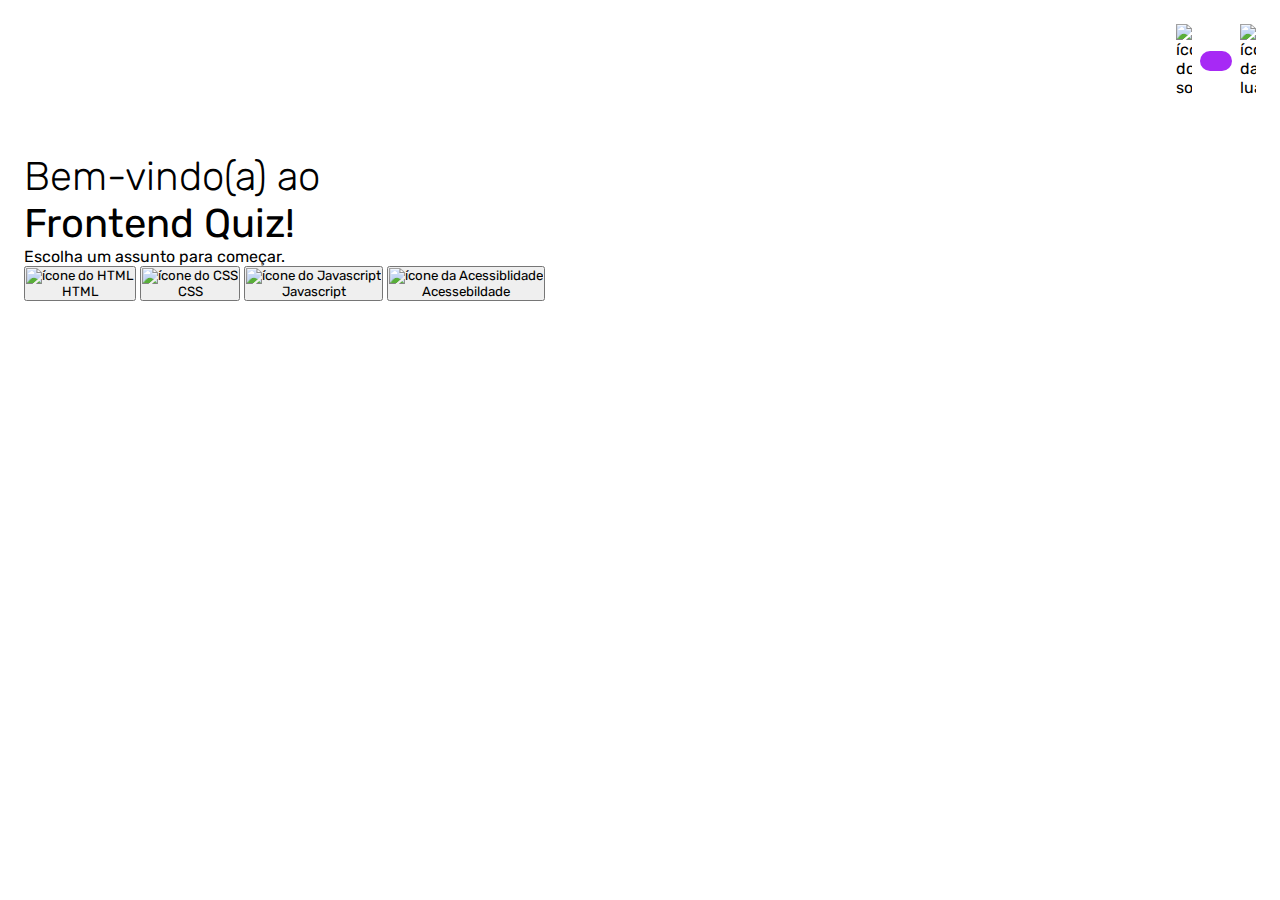
==== index.html @ c999b6d2 "alteração no texto do h1 do index.html" ====
<!DOCTYPE html>
<html lang="pt-BR">
<head>
    <meta charset="UTF-8">
    <meta name="viewport" content="width=device-width, initial-scale=1.0">
    <link rel="preconnect" href="https://fonts.googleapis.com">
    <link rel="preconnect" href="https://fonts.gstatic.com" crossorigin>
    <link href="https://fonts.googleapis.com/css2?family=Rubik:ital,wght@0,300..900;1,300..900&display=swap" rel="stylesheet">
    <link rel="stylesheet" href="style.css">
    <title>Quiz App</title>
</head>
<body>
    <header>
        <div class="tema">
            <img src="./assets/images/icon-sun-dark.svg" alt="ícone do sol">
            <button>
                <div></div>
            </button>
            <img src="./assets/images/icon-moon-dark.svg" alt="ícone da lua">
        </div>
    </header>

    <main>
        <section class="boas_vindas">
            <h1>Bem-vindo(a) ao <br> 
                <strong>Frontend Quiz!</strong>
             </h1>

            <p>Escolha um assunto para começar.</p>
        </section>

        <section class="assuntos">
            <button>
                <div>
                    <img src="./assets/images/icon-html.svg" alt="ícone do HTML">
                </div>
                HTML
            </button>

            <button>
                <div>
                    <img src="./assets/images/icon-css.svg" alt="ícone do CSS">
                </div>
                CSS
                </button>

                <button>
                    <div>
                        <img src="./assets/images/icon-js.svg" alt="ícone do Javascript">
                    </div>
                    Javascript
                    </button>

                    <button>
                        <div>
                            <img src="./assets/images/icon-accessibility.svg" alt="ícone da Acessiblidade">
                        </div>
                        Acessebildade
                        </button>
        </section>
    </main>
</body>
</html>
---- style.css ----
*{
    margin: 0;
    padding: 0;
    box-sizing: border-box;
    font-family: "Rubik", sans-serif;
    -webkit-font-smoothing: antialiased;
}

:root {
    --light-grey: #f4f6fa;
    --purple: #a729f5;
    --primary-text-color: #313e51
    --white: #fff
    --bg-mobile: url(./assets/images/pattern-backgroud-mobile-light.svg);
}

body {
    height: 100svh;
    background: var(--bg-mobile) var(--bg-color);
    background-repeat: no-repeat;
    background-size: cover;
}

header {
    padding: 16px 24px;
    display: flex;
    justify-content: flex-end;
}

.tema {
    padding: 8px 0;
    display: flex;
    align-items: center;
    gap: 8px;
}

.tema img {
    width: 16px;
}

.tema button {
    height: 20px;
    width: 32px;
    background: var(--purple);
    border: 0;
    border-radius: 99px;
    padding: 4px;
}

.tema button div{
    background: var(--white);
    width: 12px;
    height: 12px;
    border-radius: 999px;
}

main {
    padding: 32px 24px;
}

main h1 {
    font-size: 40px;
    font-weight: 300;
    color: var(--primary-text-color);

}
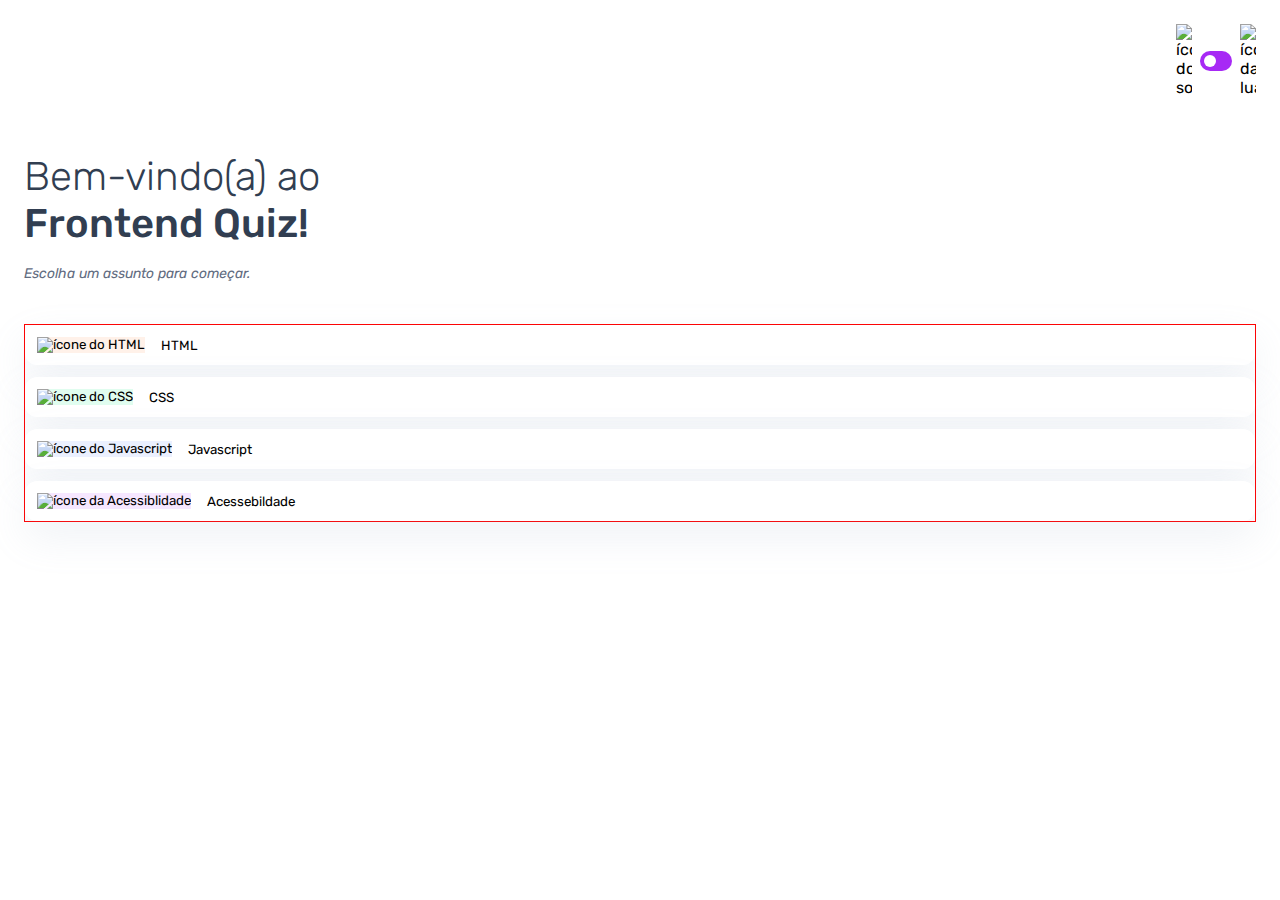
==== commit 95982c7a: "primeira parte da estilização dos botões de assunto" ====
--- a/index.html
+++ b/index.html
@@ -30,28 +30,28 @@
         </section>
 
         <section class="assuntos">
-            <button>
+            <button class="botao_html">
                 <div>
                     <img src="./assets/images/icon-html.svg" alt="ícone do HTML">
                 </div>
                 HTML
             </button>
 
-            <button>
+            <button class="botao_css">
                 <div>
                     <img src="./assets/images/icon-css.svg" alt="ícone do CSS">
                 </div>
                 CSS
                 </button>
 
-                <button>
+                <button class="botao_javascript">
                     <div>
                         <img src="./assets/images/icon-js.svg" alt="ícone do Javascript">
                     </div>
                     Javascript
                     </button>
 
-                    <button>
+                    <button class="botao_acessibildade">
                         <div>
                             <img src="./assets/images/icon-accessibility.svg" alt="ícone da Acessiblidade">
                         </div>
--- a/style.css
+++ b/style.css
@@ -9,8 +9,15 @@
 :root {
     --light-grey: #f4f6fa;
     --purple: #a729f5;
-    --primary-text-color: #313e51
-    --white: #fff
+    --primary-text-color: #313e51;
+    --secondary-text-color: #626c7f;
+    --botton-bg: #fff;
+    --shadow: 0px 16px 40px 0px rgba(143, 160, 193, 0.14); 
+    --bg-html: #fff1e9;
+    --bg-css: #e0fdef;
+    --bg-javascript: #ebf0ff;
+    --bg-acessibilidade: #f6e7ff;
+    --white: #fff;
     --bg-mobile: url(./assets/images/pattern-backgroud-mobile-light.svg);
 }
 
@@ -58,9 +65,59 @@
     padding: 32px 24px;
 }
 
-main h1 {
+.boas_vindas {
+    margin-bottom: 40px;
+}
+
+.boas_vindas h1 {
     font-size: 40px;
     font-weight: 300;
     color: var(--primary-text-color);
+    margin-bottom: 16px;
+}
 
+.boas_vindas h1 strong {
+    font-weight: 500;
+}
+
+.boas_vindas p {
+    color: var(--secondary-text-color);
+    font-size: 14px;
+    line-height: 150%;
+    font-style: italic;
+}
+
+.assuntos {
+    border: 1px solid red;
+
+    display: flex;
+    flex-direction: column;
+    gap: 12px;
+}
+
+.assuntos button {
+    border: none;
+    background: var(--botton-bg);
+    display: flex;
+    align-items: center;
+    gap: 16px;
+    padding: 12px;
+    border-radius: 12px;
+    box-shadow: var(--shadow);
+}
+
+.botao_html div {
+    background: var(--bg-html) ;
+}
+
+.botao_css div {
+    background: var(--bg-css);
+}
+
+.botao_javascript div{
+    background: var(--bg-javascript);
+}
+
+.botao_acessibildade div {
+    background: var(--bg-acessibilidade);
 }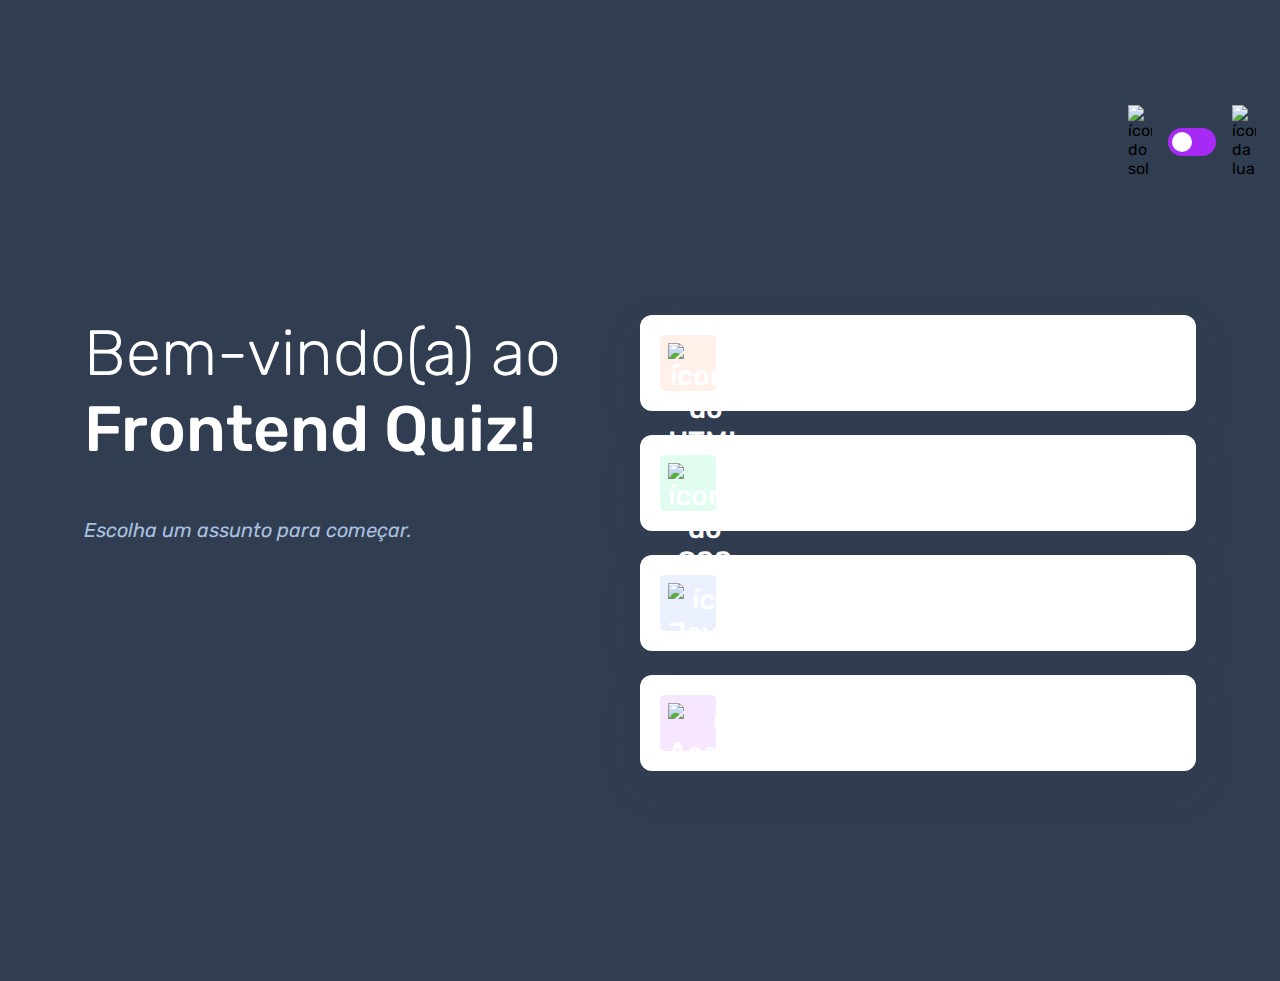
==== commit 52f73c6f: "adaptação das cores para o tema escuro" ====
--- a/index.html
+++ b/index.html
@@ -9,7 +9,7 @@
     <link rel="stylesheet" href="style.css">
     <title>Quiz App</title>
 </head>
-<body>
+<body class="escuro">
     <header>
         <div class="tema">
             <img src="./assets/images/icon-sun-dark.svg" alt="ícone do sol">
--- a/style.css
+++ b/style.css
@@ -18,7 +18,18 @@
     --bg-javascript: #ebf0ff;
     --bg-acessibilidade: #f6e7ff;
     --white: #fff;
-    --bg-mobile: url(./assets/images/pattern-backgroud-mobile-light.svg);
+    --bg-mobile: url(./assets/images/pattern-background-mobile-light.svg);
+    --bg-desktop: url(./assets/images/patterns-background-deskotop-light.svg);
+}
+
+body.escuro {
+    --bg-color: #313e51;
+    --bg-mobile: url(./assets/images/pattern-background-mobile-dark.svg);
+    --bg-desktop: url(./assets/images/patterns-background-deskotop-dark.svg);
+    --primary-text-color: #fff;
+    --secondary-text-color: #abc1e1;
+    --button-bg: #3b4d66;
+    --shadow: 0px 16px 40px 0px rgba(49, 62, 81, 0.14); 
 }
 
 body {
@@ -88,8 +99,6 @@
 }
 
 .assuntos {
-    border: 1px solid red;
-
     display: flex;
     flex-direction: column;
     gap: 12px;
@@ -104,6 +113,20 @@
     padding: 12px;
     border-radius: 12px;
     box-shadow: var(--shadow);
+    font-size: 18px;
+    font-weight: 500;
+    color: var(--primary-text-color);
+}
+
+.assuntos button div {
+    width: 40px;
+    height: 40px;
+    padding: 5px;
+    border-radius: 5px;
+}
+
+.assuntos button img {
+    width: 100%;
 }
 
 .botao_html div {
@@ -120,4 +143,74 @@
 
 .botao_acessibildade div {
     background: var(--bg-acessibilidade);
+}
+
+@media(min-width: 1100px) {
+    body{
+        background: var(--bg-desktop) var(--bg-color);
+        background-size: cover;
+        background-repeat: no-repeat;
+    }
+
+    header {
+        margin-block: 81px;
+    }
+
+    .tema {
+        gap: 16px;
+    }
+
+    .tema img {
+        width: 24px;
+    }
+
+    .tema button {
+        width: 48px;
+        height: 28px;
+    }
+
+    .tema button div {
+        width: 20px;
+        height: 20px;
+    }
+
+    main {
+        display: flex;
+        max-width: 1160px;
+        margin-inline: auto;
+    }
+
+    section {
+        width: 100%;
+    }
+
+    .boas_vindas h1 {
+        font-size: 64px;
+        margin-bottom: 48px;
+    }
+
+    .boas_vindas p {
+        font-size: 20px;
+    }
+
+    .assuntos {
+        gap: 24px;
+    }
+
+    .assuntos button {
+        font-size: 28px;
+        padding: 20px;
+        gap: 32px;
+    }
+
+    .assuntos button div {
+        width: 56px;
+        height: 56px;
+        padding: 8px;
+
+    
+
+
+
+    }
 }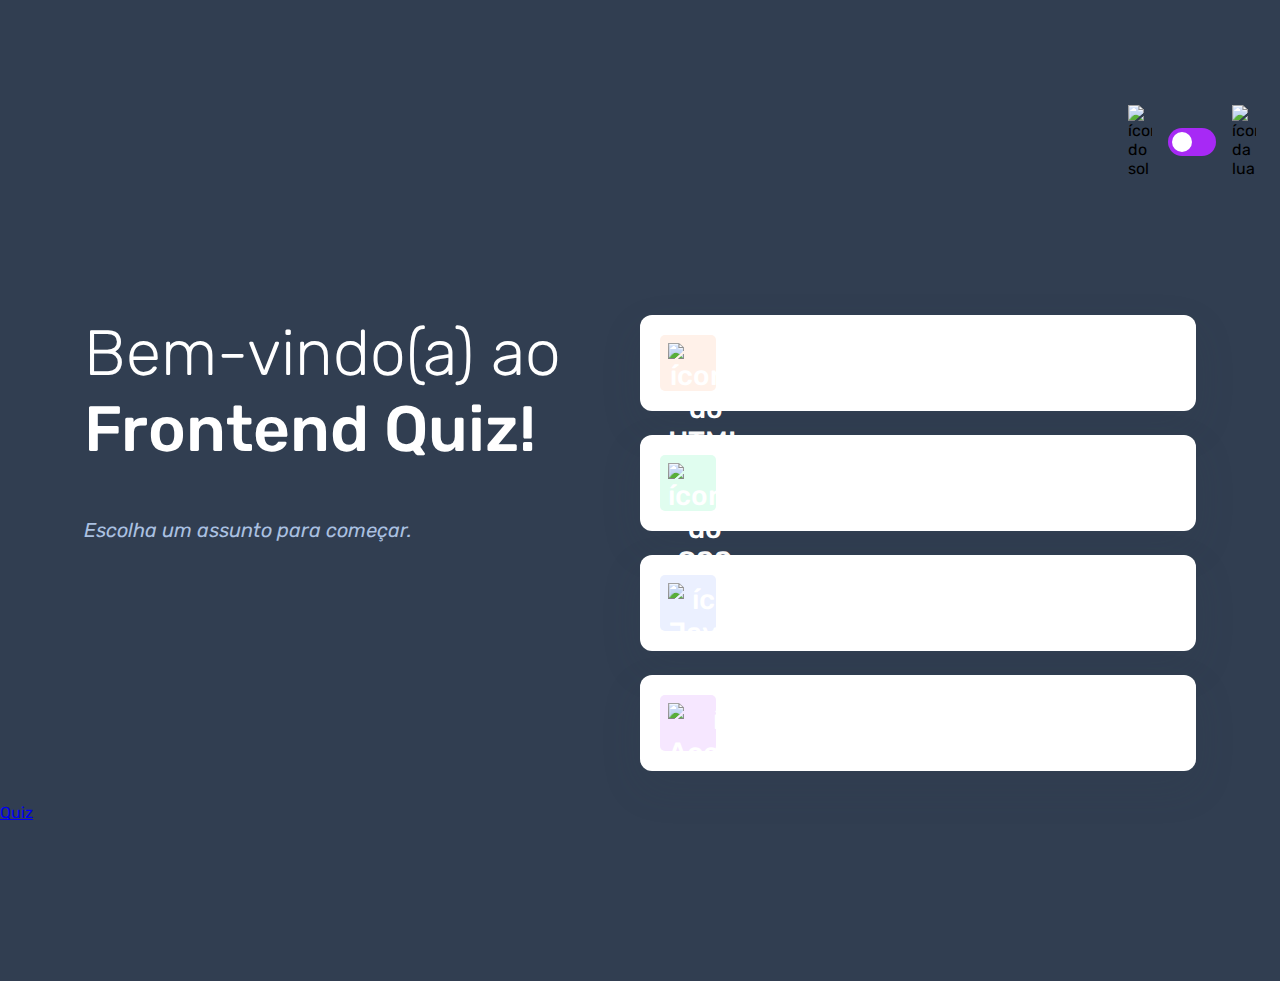
==== commit 65556bbc: "craição da página do quiz" ====
--- a/index.html
+++ b/index.html
@@ -59,5 +59,7 @@
                         </button>
         </section>
     </main>
+
+    <a href="./pages/quiz/quiz.html">Quiz</a>
 </body>
 </html>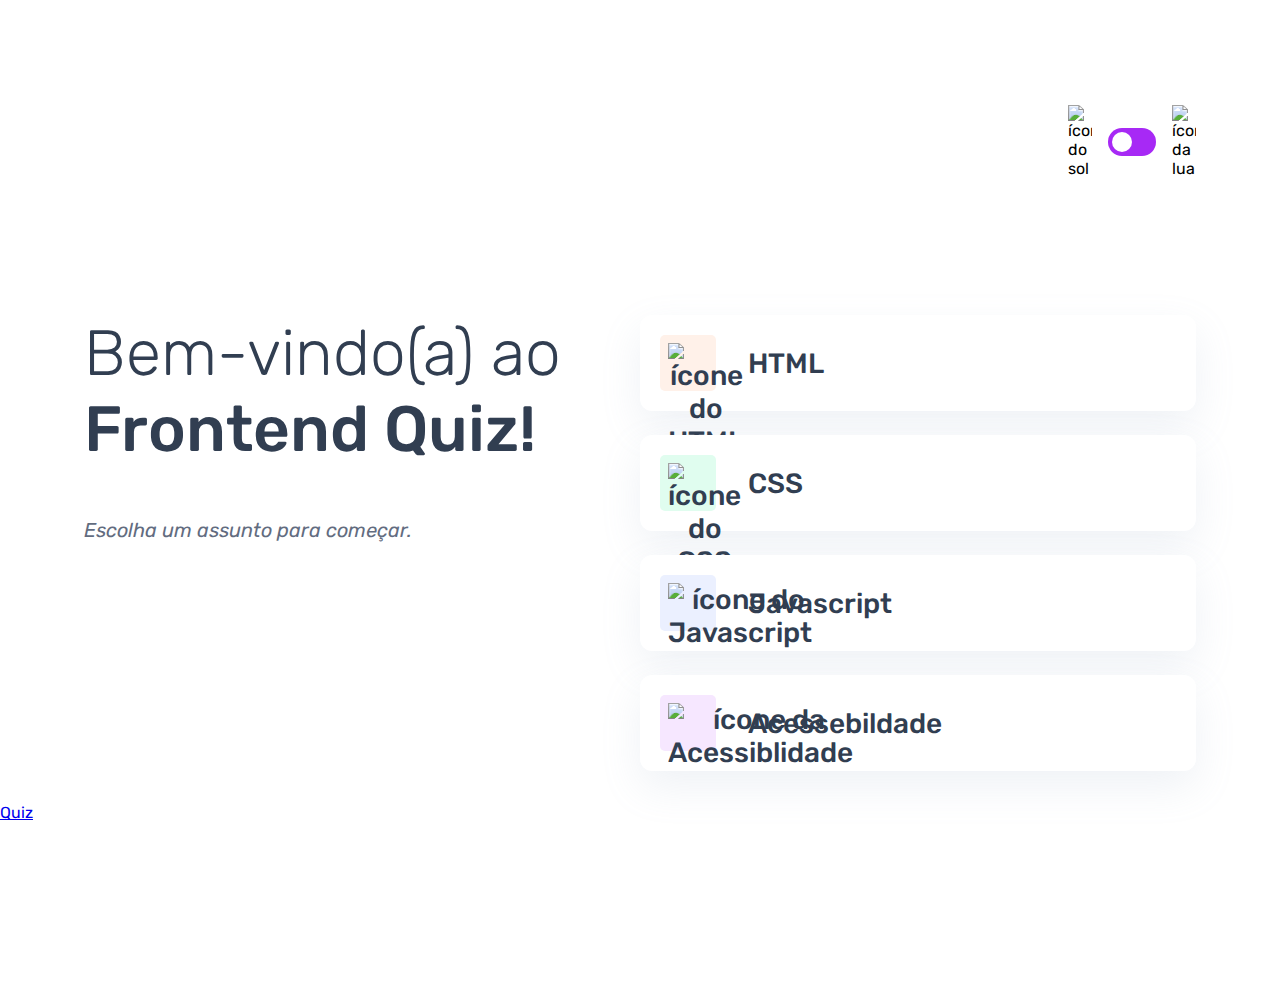
==== commit d04aa52e: "primeiros ajustes do tema no Javascript" ====
--- a/index.html
+++ b/index.html
@@ -7,9 +7,10 @@
     <link rel="preconnect" href="https://fonts.gstatic.com" crossorigin>
     <link href="https://fonts.googleapis.com/css2?family=Rubik:ital,wght@0,300..900;1,300..900&display=swap" rel="stylesheet">
     <link rel="stylesheet" href="style.css">
+    <script src="./script.js" defer></script>
     <title>Quiz App</title>
 </head>
-<body class="escuro">
+<body>
     <header>
         <div class="tema">
             <img src="./assets/images/icon-sun-dark.svg" alt="ícone do sol">
--- a/style.css
+++ b/style.css
@@ -43,6 +43,9 @@
     padding: 16px 24px;
     display: flex;
     justify-content: flex-end;
+    max-width: 1160px;
+    margin-inline: auto;
+    
 }
 
 .tema {
@@ -63,6 +66,7 @@
     border: 0;
     border-radius: 99px;
     padding: 4px;
+    display: flex;
 }
 
 .tema button div{
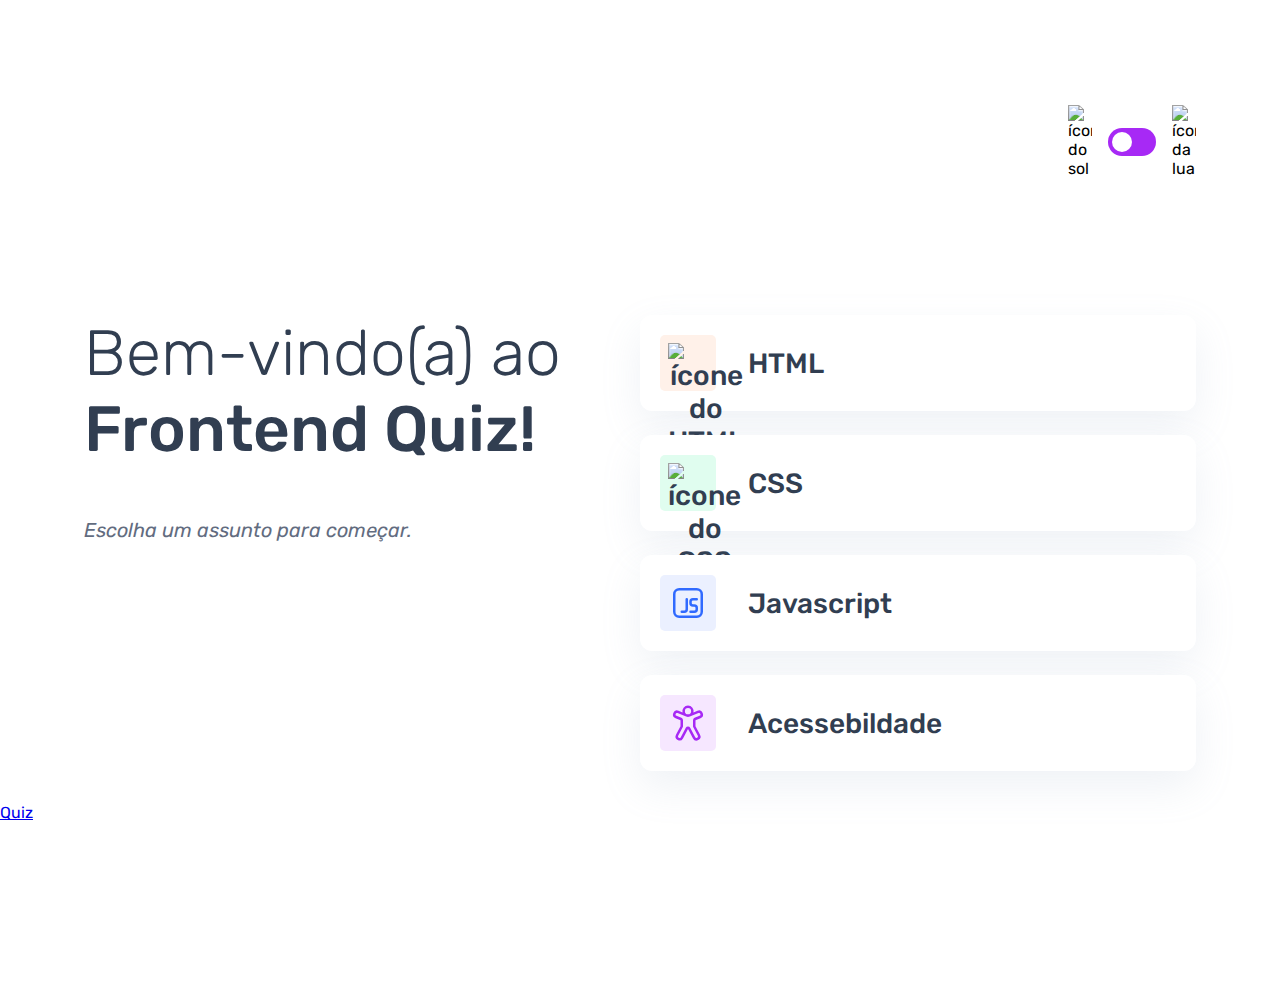
==== commit 81c911d7: "alteração dinâmica do assunto da página" ====
--- a/index.html
+++ b/index.html
@@ -7,7 +7,7 @@
     <link rel="preconnect" href="https://fonts.gstatic.com" crossorigin>
     <link href="https://fonts.googleapis.com/css2?family=Rubik:ital,wght@0,300..900;1,300..900&display=swap" rel="stylesheet">
     <link rel="stylesheet" href="style.css">
-    <script src="./script.js" defer></script>
+    <script src="./script.js" type="module" defer></script>
     <title>Quiz App</title>
 </head>
 <body>
@@ -47,14 +47,14 @@
 
                 <button class="botao_javascript">
                     <div>
-                        <img src="./assets/images/icon-js.svg" alt="ícone do Javascript">
+                        <img src="./assets/images/icon-javascript.svg" alt="ícone do Javascript">
                     </div>
                     Javascript
                     </button>
 
                     <button class="botao_acessibildade">
                         <div>
-                            <img src="./assets/images/icon-accessibility.svg" alt="ícone da Acessiblidade">
+                            <img src="./assets/images/icon-accessibilidade.svg" alt="ícone da Acessiblidade">
                         </div>
                         Acessebildade
                         </button>
--- a/style.css
+++ b/style.css
@@ -67,6 +67,7 @@
     border-radius: 99px;
     padding: 4px;
     display: flex;
+    cursor: pointer;
 }
 
 .tema button div{
@@ -120,6 +121,7 @@
     font-size: 18px;
     font-weight: 500;
     color: var(--primary-text-color);
+    cursor: pointer;
 }
 
 .assuntos button div {
